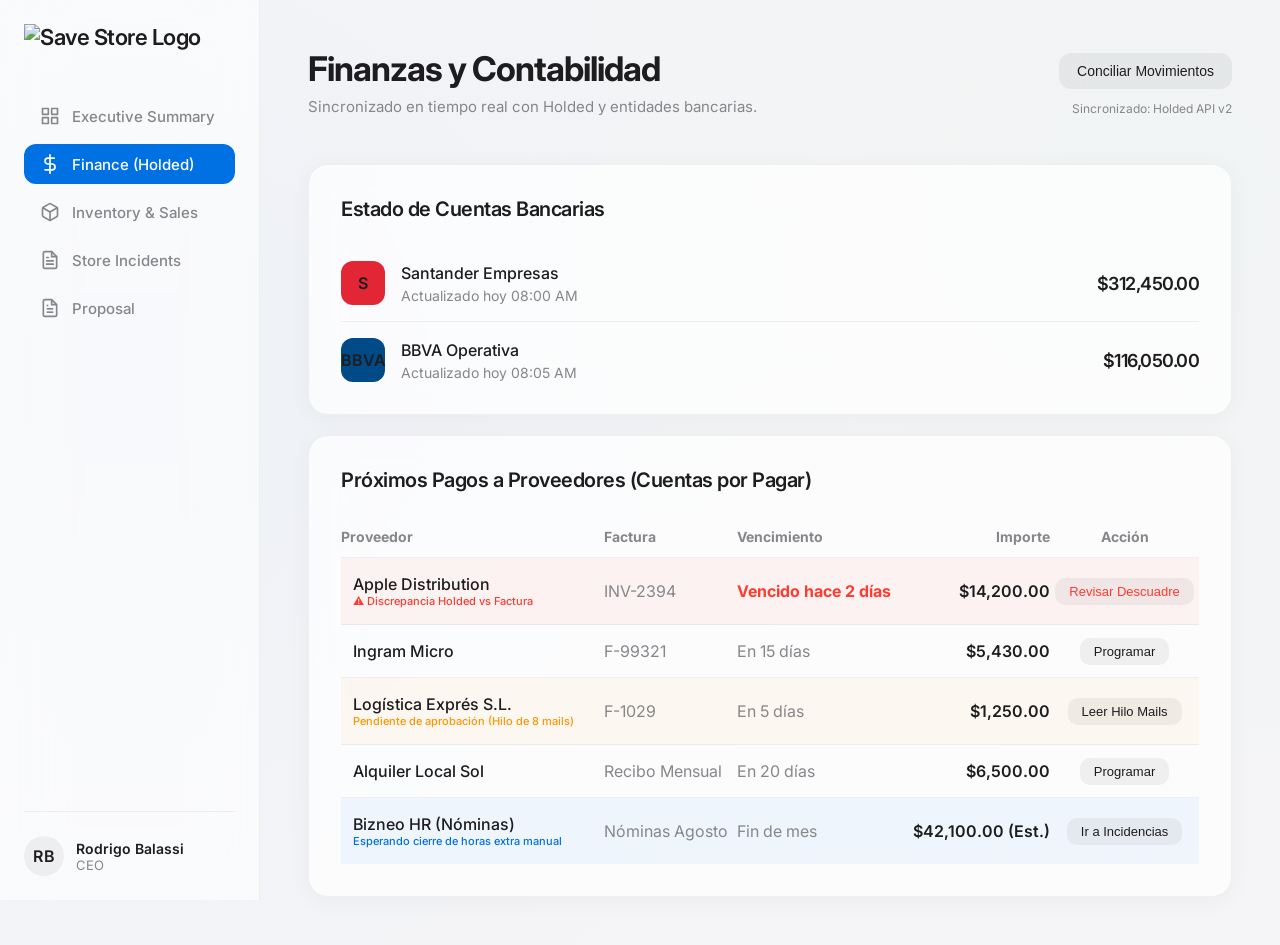
==== finance.html @ bc425475 "Initial commit: Save Store Prototype" ====
<!DOCTYPE html>
<html lang="es">
<head>
    <meta charset="UTF-8">
    <meta name="viewport" content="width=device-width, initial-scale=1.0">
    <title>Finanzas - Save Store</title>
    <link rel="preconnect" href="https://fonts.googleapis.com">
    <link rel="preconnect" href="https://fonts.gstatic.com" crossorigin>
    <link href="https://fonts.googleapis.com/css2?family=Inter:wght@300;400;500;600;700&display=swap" rel="stylesheet">
    <link rel="stylesheet" href="styles.css">
</head>
<body>
    <div class="app-container">
        <!-- Sidebar -->
        <aside class="sidebar">
            <div class="logo">
                <img src="https://savestore.es/wp-content/uploads/2022/04/logo-save.svg" alt="Save Store Logo" class="logo-img">
            </div>
                        <nav class="nav-menu">
                <a href="index.html" class="nav-item">
                    <svg width="20" height="20" viewBox="0 0 24 24" fill="none" stroke="currentColor" stroke-width="2" stroke-linecap="round" stroke-linejoin="round"><rect x="3" y="3" width="7" height="7"></rect><rect x="14" y="3" width="7" height="7"></rect><rect x="14" y="14" width="7" height="7"></rect><rect x="3" y="14" width="7" height="7"></rect></svg>
                    Executive Summary
                </a>
                <a href="finance.html" class="nav-item active">
                    <svg width="20" height="20" viewBox="0 0 24 24" fill="none" stroke="currentColor" stroke-width="2" stroke-linecap="round" stroke-linejoin="round"><line x1="12" y1="1" x2="12" y2="23"></line><path d="M17 5H9.5a3.5 3.5 0 0 0 0 7h5a3.5 3.5 0 0 1 0 7H6"></path></svg>
                    Finance (Holded)
                </a>
                <a href="inventory.html" class="nav-item">
                    <svg width="20" height="20" viewBox="0 0 24 24" fill="none" stroke="currentColor" stroke-width="2" stroke-linecap="round" stroke-linejoin="round"><path d="M21 16V8a2 2 0 0 0-1-1.73l-7-4a2 2 0 0 0-2 0l-7 4A2 2 0 0 0 3 8v8a2 2 0 0 0 1 1.73l7 4a2 2 0 0 0 2 0l7-4A2 2 0 0 0 21 16z"></path><polyline points="3.27 6.96 12 12.01 20.73 6.96"></polyline><line x1="12" y1="22.08" x2="12" y2="12"></line></svg>
                    Inventory & Sales
                </a>
                <a href="incidents.html" class="nav-item">
                    <svg width="20" height="20" viewBox="0 0 24 24" fill="none" stroke="currentColor" stroke-width="2" stroke-linecap="round" stroke-linejoin="round"><path d="M14 2H6a2 2 0 0 0-2 2v16a2 2 0 0 0 2 2h12a2 2 0 0 0 2-2V8z"></path><polyline points="14 2 14 8 20 8"></polyline><line x1="16" y1="13" x2="8" y2="13"></line><line x1="16" y1="17" x2="8" y2="17"></line><polyline points="10 9 9 9 8 9"></polyline></svg>
                    Store Incidents
                </a>
                <a href="proposal.html" class="nav-item">
                    <svg width="20" height="20" fill="none" stroke="currentColor" stroke-width="2" viewBox="0 0 24 24"><path d="M14 2H6a2 2 0 0 0-2 2v16a2 2 0 0 0 2 2h12a2 2 0 0 0 2-2V8z"></path><polyline points="14 2 14 8 20 8"></polyline><line x1="16" y1="13" x2="8" y2="13"></line><line x1="16" y1="17" x2="8" y2="17"></line><polyline points="10 9 9 9 8 9"></polyline></svg>
                    Proposal
                </a>
            </nav>
            <div class="user-profile">
                <div class="avatar">RB</div>
                <div class="user-info">
                    <span class="user-name">Rodrigo Balassi</span>
                    <span class="user-role">CEO</span>
                </div>
            </div>
        </aside>

        <!-- Main Content -->
        <main class="main-content">
            <header class="top-header">
                <div class="greeting">
                    <h1>Finanzas y Contabilidad</h1>
                    <p>Sincronizado en tiempo real con Holded y entidades bancarias.</p>
                </div>
                <div class="header-actions">
                    <button class="btn btn-secondary">Conciliar Movimientos</button>
                    <div class="date-badge">Sincronizado: Holded API v2</div>
                </div>
            </header>

            <div class="details-grid" style="grid-template-columns: 1fr;">
                <div class="detail-card glass">
                    <div class="card-header">
                        <h2>Estado de Cuentas Bancarias</h2>
                    </div>
                    <ul class="supplier-list">
                        <li>
                            <div class="supplier-info">
                                <div class="supplier-avatar" style="background:#E32636;">S</div>
                                <div>
                                    <h4>Santander Empresas</h4>
                                    <p>Actualizado hoy 08:00 AM</p>
                                </div>
                            </div>
                            <span class="amount">$312,450.00</span>
                        </li>
                        <li>
                            <div class="supplier-info">
                                <div class="supplier-avatar" style="background:#004B87;">BBVA</div>
                                <div>
                                    <h4>BBVA Operativa</h4>
                                    <p>Actualizado hoy 08:05 AM</p>
                                </div>
                            </div>
                            <span class="amount">$116,050.00</span>
                        </li>
                    </ul>
                </div>
            </div>
            
            <br>
            
            <div class="details-grid" style="grid-template-columns: 1fr;">
                <div class="detail-card glass">
                    <div class="card-header">
                        <h2>Próximos Pagos a Proveedores (Cuentas por Pagar)</h2>
                    </div>
                    <table style="width:100%; text-align:left; border-collapse: collapse;">
                        <tr style="border-bottom: 0.5px solid var(--border-color); color: var(--text-secondary); font-size: 14px;">
                            <th style="padding:12px 0;">Proveedor</th>
                            <th style="padding:12px 0;">Factura</th>
                            <th style="padding:12px 0;">Vencimiento</th>
                            <th style="padding:12px 0; text-align:right;">Importe</th>
                            <th style="padding:12px 0; text-align:center;">Acción</th>
                        </tr>
                        <tr style="border-bottom: 0.5px solid var(--border-color); background: rgba(255, 59, 48, 0.05);">
                            <td style="padding:16px 12px; font-weight:500;">Apple Distribution <span style="color:var(--color-red); font-size:11px; display:block;">⚠ Discrepancia Holded vs Factura</span></td>
                            <td style="color:var(--text-secondary);">INV-2394</td>
                            <td style="color:var(--color-red); font-weight:bold;">Vencido hace 2 días</td>
                            <td style="text-align:right; font-weight:600;">$14,200.00</td>
                            <td style="text-align:center;"><button class="btn-small" style="color:var(--color-red); border-color:var(--color-red);">Revisar Descuadre</button></td>
                        </tr>
                        <tr style="border-bottom: 0.5px solid var(--border-color);">
                            <td style="padding:16px 12px; font-weight:500;">Ingram Micro</td>
                            <td style="color:var(--text-secondary);">F-99321</td>
                            <td style="color:var(--text-secondary);">En 15 días</td>
                            <td style="text-align:right; font-weight:600;">$5,430.00</td>
                            <td style="text-align:center;"><button class="btn-small">Programar</button></td>
                        </tr>
                        <tr style="border-bottom: 0.5px solid var(--border-color); background: rgba(255, 149, 0, 0.05);">
                            <td style="padding:16px 12px; font-weight:500;">Logística Exprés S.L. <span style="color:var(--color-orange); font-size:11px; display:block;">Pendiente de aprobación (Hilo de 8 mails)</span></td>
                            <td style="color:var(--text-secondary);">F-1029</td>
                            <td style="color:var(--text-secondary);">En 5 días</td>
                            <td style="text-align:right; font-weight:600;">$1,250.00</td>
                            <td style="text-align:center;"><button class="btn-small">Leer Hilo Mails</button></td>
                        </tr>
                        <tr style="border-bottom: 0.5px solid var(--border-color);">
                            <td style="padding:16px 12px; font-weight:500;">Alquiler Local Sol</td>
                            <td style="color:var(--text-secondary);">Recibo Mensual</td>
                            <td style="color:var(--text-secondary);">En 20 días</td>
                            <td style="text-align:right; font-weight:600;">$6,500.00</td>
                            <td style="text-align:center;"><button class="btn-small">Programar</button></td>
                        </tr>
                        <tr style="background: rgba(0, 113, 227, 0.05);">
                            <td style="padding:16px 12px; font-weight:500;">Bizneo HR (Nóminas) <span style="color:var(--color-blue); font-size:11px; display:block;">Esperando cierre de horas extra manual</span></td>
                            <td style="color:var(--text-secondary);">Nóminas Agosto</td>
                            <td style="color:var(--text-secondary);">Fin de mes</td>
                            <td style="text-align:right; font-weight:600;">$42,100.00 (Est.)</td>
                            <td style="text-align:center;"><button class="btn-small">Ir a Incidencias</button></td>
                        </tr>
                    </table>
                </div>
            </div>
        </main>
    </div>
</body>
</html>
---- styles.css ----
:root {
    /* Apple Light Mode Colors */
    --bg-dark: #f5f5f7; /* Classic Apple light background */
    --bg-panel: rgba(255, 255, 255, 0.7);
    --bg-panel-hover: rgba(255, 255, 255, 0.9);
    --border-color: rgba(0, 0, 0, 0.05);
    --text-primary: #1d1d1f; /* Apple text color */
    --text-secondary: #86868b;
    --accent: #0071e3; /* Apple Blue (Light Mode) */
    
    --color-green: #34c759;
    --color-red: #ff3b30;
    --color-blue: #0071e3;
    --color-orange: #ff9500;
    
    --font-main: -apple-system, BlinkMacSystemFont, "Inter", "SF Pro Text", "Segoe UI", Roboto, Helvetica, Arial, sans-serif;
}

* {
    margin: 0;
    padding: 0;
    box-sizing: border-box;
    -webkit-font-smoothing: antialiased;
    -moz-osx-font-smoothing: grayscale;
}

body {
    background-color: var(--bg-dark);
    color: var(--text-primary);
    font-family: var(--font-main);
    background-image: 
        radial-gradient(circle at 10% 40%, rgba(0, 113, 227, 0.03) 0%, transparent 60%),
        radial-gradient(circle at 90% 20%, rgba(52, 199, 89, 0.02) 0%, transparent 50%);
    min-height: 100vh;
    overflow-x: hidden;
}

/* Glassmorphism Utilities - Apple Style (Light Mode) */
.glass {
    background: var(--bg-panel);
    backdrop-filter: blur(24px);
    -webkit-backdrop-filter: blur(24px);
    border: 0.5px solid var(--border-color);
    border-radius: 20px;
    box-shadow: 0 4px 24px rgba(0, 0, 0, 0.04);
    transition: transform 0.2s cubic-bezier(0.25, 0.1, 0.25, 1), background 0.2s ease, box-shadow 0.2s ease;
}

.glass:hover {
    background: var(--bg-panel-hover);
    transform: scale(0.995);
    box-shadow: 0 8px 32px rgba(0, 0, 0, 0.06);
}

/* Layout */
.app-container {
    display: flex;
    min-height: 100vh;
}

/* Sidebar */
.sidebar {
    width: 260px;
    border-right: 0.5px solid var(--border-color);
    background: rgba(255, 255, 255, 0.6);
    backdrop-filter: blur(30px);
    -webkit-backdrop-filter: blur(30px);
    display: flex;
    flex-direction: column;
    padding: 24px;
    position: fixed;
    height: 100vh;
}

.logo {
    display: flex;
    align-items: center;
    gap: 12px;
    font-size: 22px;
    font-weight: 600;
    letter-spacing: -0.5px;
    margin-bottom: 40px;
}

.logo-img {
    height: 32px;
    width: auto;
    object-fit: contain;
}

.nav-menu {
    display: flex;
    flex-direction: column;
    gap: 8px;
    flex: 1;
}

.nav-item {
    display: flex;
    align-items: center;
    gap: 12px;
    padding: 10px 16px;
    color: var(--text-secondary);
    text-decoration: none;
    border-radius: 12px;
    font-weight: 500;
    font-size: 15px;
    transition: all 0.2s cubic-bezier(0.25, 0.1, 0.25, 1);
}

.nav-item:hover, .nav-item.active {
    background: rgba(0, 0, 0, 0.03);
    color: var(--text-primary);
}

.nav-item.active {
    background: var(--accent);
    color: #ffffff;
}

.user-profile {
    display: flex;
    align-items: center;
    gap: 12px;
    padding-top: 24px;
    border-top: 0.5px solid var(--border-color);
}

.avatar {
    width: 40px;
    height: 40px;
    border-radius: 50%;
    background: rgba(0,0,0,0.05);
    display: flex;
    align-items: center;
    justify-content: center;
    font-weight: 600;
    letter-spacing: 1px;
}

.user-info {
    display: flex;
    flex-direction: column;
}

.user-name {
    font-weight: 600;
    font-size: 14px;
}

.user-role {
    font-size: 13px;
    color: var(--text-secondary);
}

/* Main Content */
.main-content {
    flex: 1;
    margin-left: 260px;
    padding: 48px;
}

.top-header {
    display: flex;
    justify-content: space-between;
    align-items: flex-end;
    margin-bottom: 48px;
}

.greeting h1 {
    font-size: 34px;
    font-weight: 700;
    letter-spacing: -1px;
    margin-bottom: 8px;
}

.greeting p {
    color: var(--text-secondary);
    font-size: 15px;
}

.header-actions {
    display: flex;
    flex-direction: column;
    align-items: flex-end;
    gap: 12px;
}

.date-badge {
    font-size: 12px;
    color: var(--text-secondary);
    display: inline-flex;
    align-items: center;
}

.btn {
    display: inline-flex;
    align-items: center;
    gap: 8px;
    padding: 10px 18px;
    border-radius: 12px;
    font-weight: 500;
    font-size: 14px;
    cursor: pointer;
    border: none;
    transition: all 0.2s cubic-bezier(0.25, 0.1, 0.25, 1);
}

.btn-secondary {
    background: rgba(0, 0, 0, 0.05);
    color: var(--text-primary);
    backdrop-filter: blur(10px);
}

.btn-secondary:hover {
    background: rgba(0, 0, 0, 0.08);
    transform: scale(0.98);
}

.btn-small {
    padding: 6px 14px;
    border-radius: 10px;
    font-size: 13px;
    font-weight: 500;
    background: rgba(0, 0, 0, 0.05);
    color: var(--text-primary);
    cursor: pointer;
    transition: all 0.2s;
    border: none;
}

.btn-small:hover {
    background: rgba(0, 0, 0, 0.08);
    transform: scale(0.96);
}

/* Metrics Grid */
.metrics-grid {
    display: grid;
    grid-template-columns: repeat(auto-fit, minmax(240px, 1fr));
    gap: 24px;
    margin-bottom: 48px;
}

.metric-card {
    padding: 24px;
}

.metric-header {
    display: flex;
    justify-content: space-between;
    align-items: flex-start;
    margin-bottom: 20px;
}

.metric-title {
    color: var(--text-secondary);
    font-size: 14px;
    font-weight: 600;
    letter-spacing: -0.2px;
}

.icon-box {
    width: 32px;
    height: 32px;
    border-radius: 8px;
    display: flex;
    align-items: center;
    justify-content: center;
}

.icon-box.green { color: var(--color-green); background: rgba(52, 199, 89, 0.15); }
.icon-box.red { color: var(--color-red); background: rgba(255, 59, 48, 0.15); }
.icon-box.blue { color: var(--color-blue); background: rgba(0, 113, 227, 0.15); }
.icon-box.orange { color: var(--color-orange); background: rgba(255, 149, 0, 0.15); }

.metric-value {
    font-size: 36px;
    font-weight: 700;
    letter-spacing: -1.2px;
    margin-bottom: 12px;
    display: flex;
    align-items: baseline;
    gap: 4px;
}

.metric-unit {
    font-size: 15px;
    color: var(--text-secondary);
    font-weight: 500;
    letter-spacing: 0;
}

.metric-trend {
    display: flex;
    align-items: center;
    gap: 6px;
    font-size: 13px;
    font-weight: 500;
}

.metric-trend.positive { color: var(--color-green); }
.metric-trend.negative { color: var(--color-red); }
.metric-trend.neutral { color: var(--text-secondary); }
.metric-trend.info { color: var(--color-blue); }

.progress-bar-container {
    height: 6px;
    background: rgba(0, 0, 0, 0.05);
    border-radius: 3px;
    margin-bottom: 12px;
    overflow: hidden;
}

.progress-bar-fill {
    height: 100%;
    background: var(--color-blue);
    border-radius: 3px;
}

/* Details Grid */
.details-grid {
    display: grid;
    grid-template-columns: 3fr 2fr;
    gap: 24px;
}

.detail-card {
    padding: 32px;
}

.card-header {
    display: flex;
    justify-content: space-between;
    align-items: center;
    margin-bottom: 24px;
}

.card-header h2 {
    font-size: 20px;
    font-weight: 600;
    letter-spacing: -0.5px;
}

.view-all {
    color: var(--accent);
    text-decoration: none;
    font-size: 14px;
    font-weight: 500;
}

.view-all:hover {
    text-decoration: underline;
}

/* Timeline Chart */
.timeline-chart {
    margin-bottom: 32px;
}

.timeline-bar {
    display: flex;
    height: 48px;
    border-radius: 12px;
    overflow: hidden;
    gap: 2px;
    background: transparent;
}

.timeline-segment {
    display: flex;
    flex-direction: column;
    justify-content: center;
    align-items: center;
    position: relative;
}

.timeline-segment.warning { background: var(--color-red); color: white; }
.timeline-segment.caution { background: var(--color-orange); color: white; }
.timeline-segment.safe { background: var(--color-blue); color: white; }

.segment-label {
    font-size: 11px;
    text-transform: uppercase;
    letter-spacing: 0.5px;
    opacity: 0.9;
    font-weight: 600;
}

.segment-value {
    font-size: 15px;
    font-weight: 600;
}

/* Supplier List */
.supplier-list {
    list-style: none;
}

.supplier-list li {
    display: flex;
    justify-content: space-between;
    align-items: center;
    padding: 16px 0;
    border-bottom: 0.5px solid var(--border-color);
}

.supplier-list li:last-child {
    border-bottom: none;
    padding-bottom: 0;
}

.supplier-info {
    display: flex;
    align-items: center;
    gap: 16px;
}

.supplier-avatar {
    width: 44px;
    height: 44px;
    background: rgba(0, 0, 0, 0.05);
    color: var(--text-primary);
    border-radius: 12px;
    display: flex;
    align-items: center;
    justify-content: center;
    font-weight: 600;
    font-size: 16px;
}

.supplier-info h4 {
    font-size: 16px;
    font-weight: 500;
    margin-bottom: 4px;
}

.supplier-info p {
    font-size: 14px;
    color: var(--text-secondary);
}

.amount {
    font-weight: 600;
    font-size: 18px;
    letter-spacing: -0.5px;
}

/* Incidents List */
.incidents-list {
    display: flex;
    flex-direction: column;
    gap: 12px;
}

.incident-item {
    display: flex;
    align-items: center;
    gap: 16px;
    padding: 16px;
    background: rgba(0, 0, 0, 0.02);
    border-radius: 16px;
    transition: all 0.2s cubic-bezier(0.25, 0.1, 0.25, 1);
}

.incident-item:hover {
    background: rgba(0, 0, 0, 0.04);
    transform: scale(0.98);
}

.status-indicator {
    width: 12px;
    height: 12px;
    border-radius: 50%;
    flex-shrink: 0;
}

.status-indicator.critical { background: var(--color-red); }
.status-indicator.high { background: var(--color-orange); }
.status-indicator.medium { background: var(--color-blue); }

.incident-content {
    flex: 1;
}

.incident-content h4 {
    font-size: 15px;
    font-weight: 600;
    margin-bottom: 4px;
}

.incident-content p {
    font-size: 13px;
    color: var(--text-secondary);
}
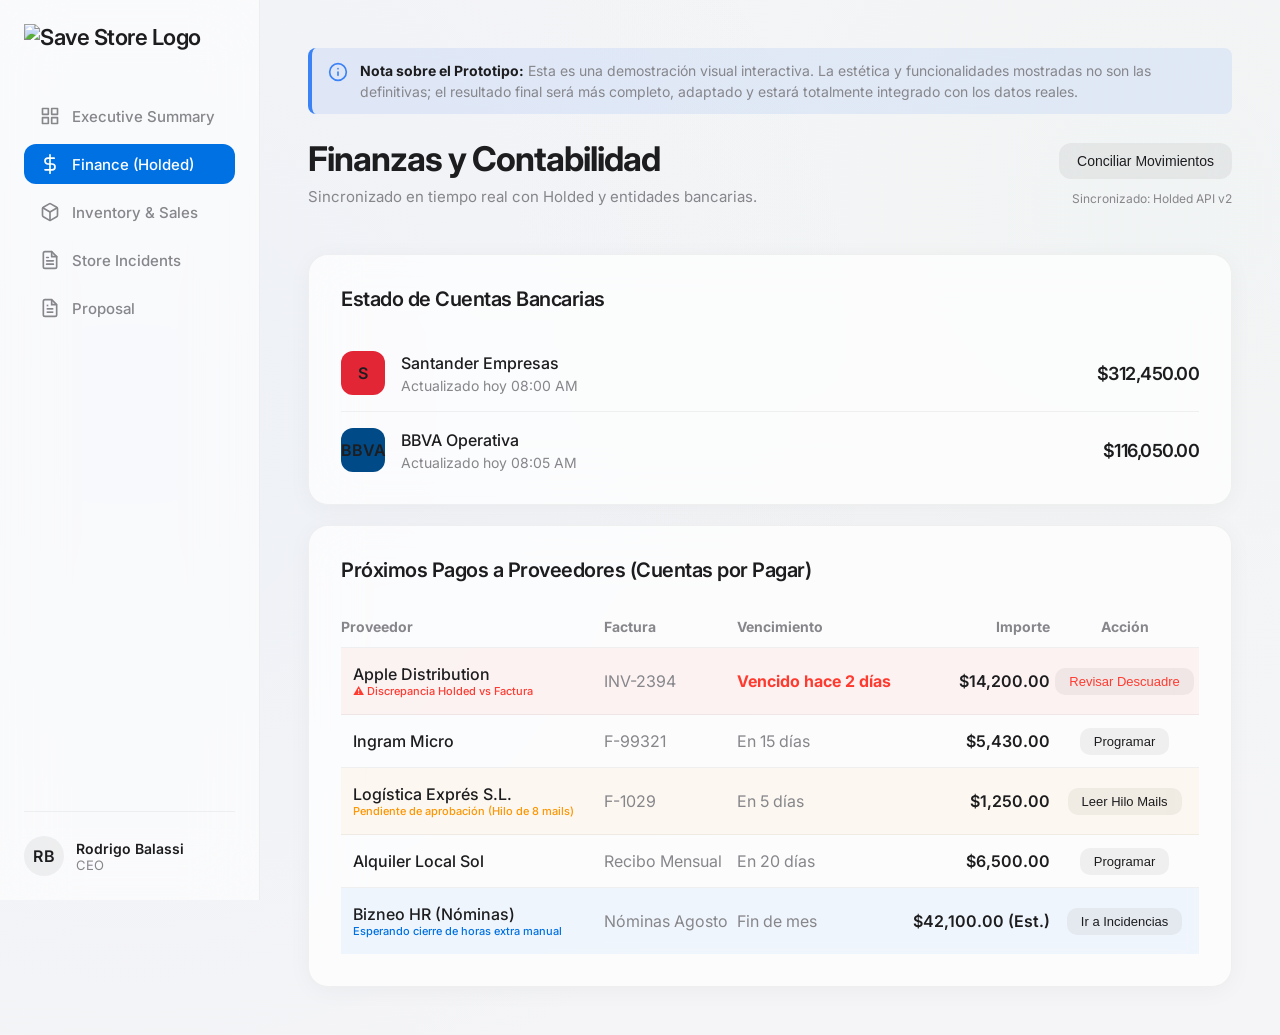
==== commit 788b2b5f: "style: add prototype disclaimer banner to all pages" ====
--- a/finance.html
+++ b/finance.html
@@ -49,6 +49,14 @@
 
         <!-- Main Content -->
         <main class="main-content">
+
+            <div style="background-color: rgba(59, 130, 246, 0.1); border-left: 4px solid #3b82f6; padding: 12px 16px; margin-bottom: 24px; border-radius: 8px; display: flex; align-items: flex-start; gap: 12px;">
+                <svg width="20" height="20" viewBox="0 0 24 24" fill="none" stroke="#3b82f6" stroke-width="2" stroke-linecap="round" stroke-linejoin="round" style="flex-shrink: 0; margin-top: 2px;"><circle cx="12" cy="12" r="10"></circle><line x1="12" y1="16" x2="12" y2="12"></line><line x1="12" y1="8" x2="12.01" y2="8"></line></svg>
+                <div style="color: var(--text-secondary); font-size: 14px; line-height: 1.5;">
+                    <strong style="color: var(--text-primary);">Nota sobre el Prototipo:</strong> Esta es una demostración visual interactiva. La estética y funcionalidades mostradas no son las definitivas; el resultado final será más completo, adaptado y estará totalmente integrado con los datos reales.
+                </div>
+            </div>
+
             <header class="top-header">
                 <div class="greeting">
                     <h1>Finanzas y Contabilidad</h1>
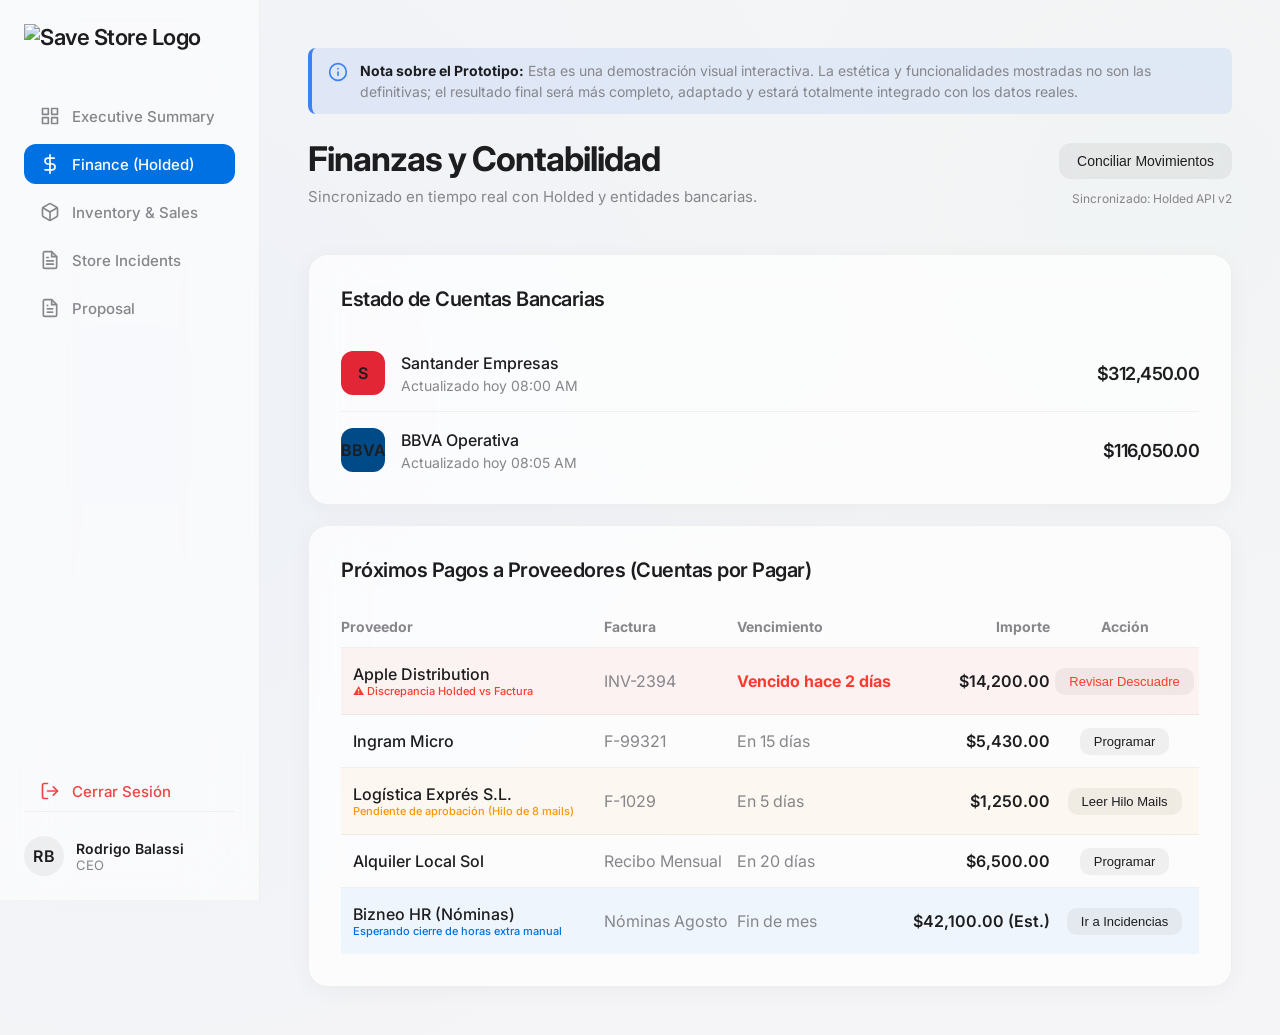
==== commit c10fd194: "feat: integrate Firebase Google Auth and Realtime Notes" ====
--- a/finance.html
+++ b/finance.html
@@ -8,6 +8,7 @@
     <link rel="preconnect" href="https://fonts.gstatic.com" crossorigin>
     <link href="https://fonts.googleapis.com/css2?family=Inter:wght@300;400;500;600;700&display=swap" rel="stylesheet">
     <link rel="stylesheet" href="styles.css">
+    <script type="module" src="auth-guard.js"></script>
 </head>
 <body>
     <div class="app-container">
@@ -36,6 +37,10 @@
                 <a href="proposal.html" class="nav-item">
                     <svg width="20" height="20" fill="none" stroke="currentColor" stroke-width="2" viewBox="0 0 24 24"><path d="M14 2H6a2 2 0 0 0-2 2v16a2 2 0 0 0 2 2h12a2 2 0 0 0 2-2V8z"></path><polyline points="14 2 14 8 20 8"></polyline><line x1="16" y1="13" x2="8" y2="13"></line><line x1="16" y1="17" x2="8" y2="17"></line><polyline points="10 9 9 9 8 9"></polyline></svg>
                     Proposal
+                </a>
+                            <a href="#" onclick="window.logout()" class="nav-item" style="color: #ef4444; margin-top: auto;">
+                    <svg width="20" height="20" viewBox="0 0 24 24" fill="none" stroke="currentColor" stroke-width="2" stroke-linecap="round" stroke-linejoin="round"><path d="M9 21H5a2 2 0 0 1-2-2V5a2 2 0 0 1 2-2h4"></path><polyline points="16 17 21 12 16 7"></polyline><line x1="21" y1="12" x2="9" y2="12"></line></svg>
+                    Cerrar Sesión
                 </a>
             </nav>
             <div class="user-profile">
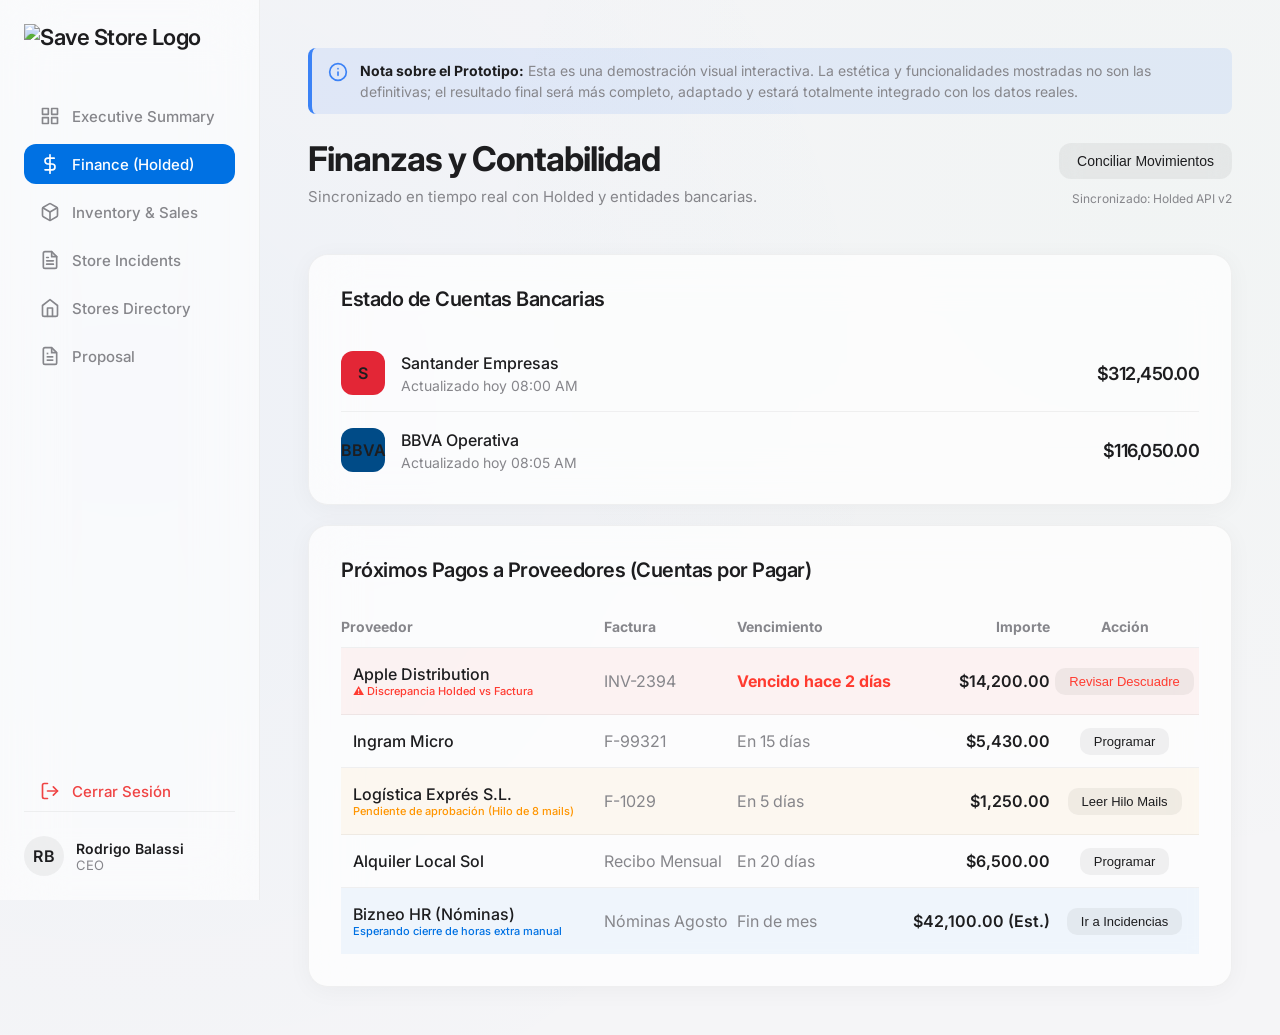
==== commit 6d0b39b8: "feat: add dedicated Stores Directory page with real-time Firebase data table and search" ====
--- a/finance.html
+++ b/finance.html
@@ -33,6 +33,10 @@
                 <a href="incidents.html" class="nav-item">
                     <svg width="20" height="20" viewBox="0 0 24 24" fill="none" stroke="currentColor" stroke-width="2" stroke-linecap="round" stroke-linejoin="round"><path d="M14 2H6a2 2 0 0 0-2 2v16a2 2 0 0 0 2 2h12a2 2 0 0 0 2-2V8z"></path><polyline points="14 2 14 8 20 8"></polyline><line x1="16" y1="13" x2="8" y2="13"></line><line x1="16" y1="17" x2="8" y2="17"></line><polyline points="10 9 9 9 8 9"></polyline></svg>
                     Store Incidents
+                </a>
+                                <a href="stores.html" class="nav-item">
+                    <svg width="20" height="20" viewBox="0 0 24 24" fill="none" stroke="currentColor" stroke-width="2" stroke-linecap="round" stroke-linejoin="round"><path d="M3 9l9-7 9 7v11a2 2 0 0 1-2 2H5a2 2 0 0 1-2-2z"></path><polyline points="9 22 9 12 15 12 15 22"></polyline></svg>
+                    Stores Directory
                 </a>
                 <a href="proposal.html" class="nav-item">
                     <svg width="20" height="20" fill="none" stroke="currentColor" stroke-width="2" viewBox="0 0 24 24"><path d="M14 2H6a2 2 0 0 0-2 2v16a2 2 0 0 0 2 2h12a2 2 0 0 0 2-2V8z"></path><polyline points="14 2 14 8 20 8"></polyline><line x1="16" y1="13" x2="8" y2="13"></line><line x1="16" y1="17" x2="8" y2="17"></line><polyline points="10 9 9 9 8 9"></polyline></svg>
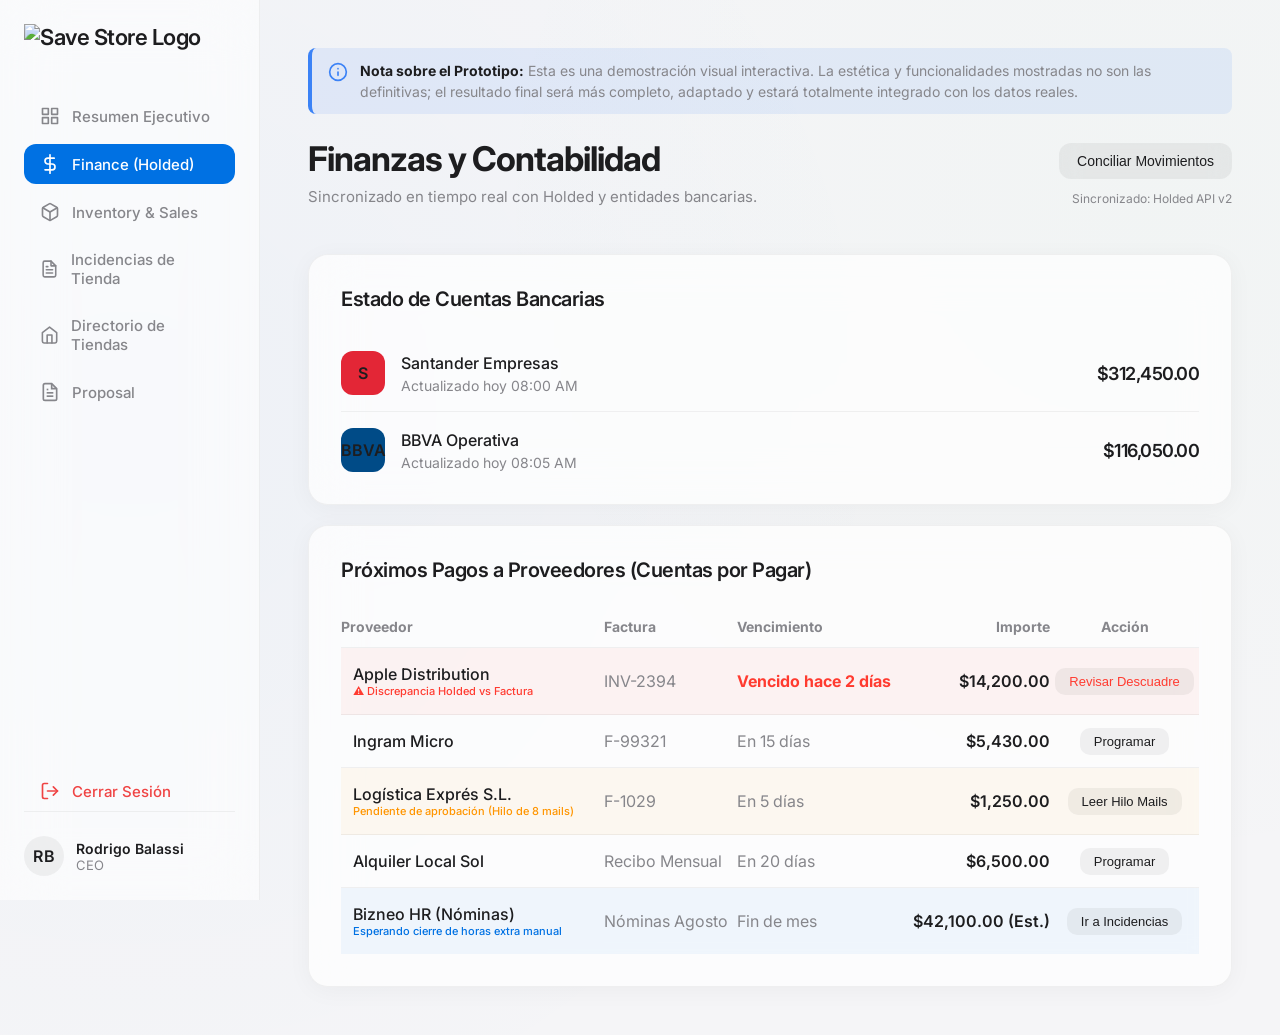
==== commit 2a1600f0: "chore: translate sidebar menu to Spanish" ====
--- a/finance.html
+++ b/finance.html
@@ -19,9 +19,7 @@
             </div>
                         <nav class="nav-menu">
                 <a href="index.html" class="nav-item">
-                    <svg width="20" height="20" viewBox="0 0 24 24" fill="none" stroke="currentColor" stroke-width="2" stroke-linecap="round" stroke-linejoin="round"><rect x="3" y="3" width="7" height="7"></rect><rect x="14" y="3" width="7" height="7"></rect><rect x="14" y="14" width="7" height="7"></rect><rect x="3" y="14" width="7" height="7"></rect></svg>
-                    Executive Summary
-                </a>
+                    <svg width="20" height="20" viewBox="0 0 24 24" fill="none" stroke="currentColor" stroke-width="2" stroke-linecap="round" stroke-linejoin="round"><rect x="3" y="3" width="7" height="7"></rect><rect x="14" y="3" width="7" height="7"></rect><rect x="14" y="14" width="7" height="7"></rect><rect x="3" y="14" width="7" height="7"></rect></svg>Resumen Ejecutivo</a>
                 <a href="finance.html" class="nav-item active">
                     <svg width="20" height="20" viewBox="0 0 24 24" fill="none" stroke="currentColor" stroke-width="2" stroke-linecap="round" stroke-linejoin="round"><line x1="12" y1="1" x2="12" y2="23"></line><path d="M17 5H9.5a3.5 3.5 0 0 0 0 7h5a3.5 3.5 0 0 1 0 7H6"></path></svg>
                     Finance (Holded)
@@ -31,13 +29,9 @@
                     Inventory & Sales
                 </a>
                 <a href="incidents.html" class="nav-item">
-                    <svg width="20" height="20" viewBox="0 0 24 24" fill="none" stroke="currentColor" stroke-width="2" stroke-linecap="round" stroke-linejoin="round"><path d="M14 2H6a2 2 0 0 0-2 2v16a2 2 0 0 0 2 2h12a2 2 0 0 0 2-2V8z"></path><polyline points="14 2 14 8 20 8"></polyline><line x1="16" y1="13" x2="8" y2="13"></line><line x1="16" y1="17" x2="8" y2="17"></line><polyline points="10 9 9 9 8 9"></polyline></svg>
-                    Store Incidents
-                </a>
+                    <svg width="20" height="20" viewBox="0 0 24 24" fill="none" stroke="currentColor" stroke-width="2" stroke-linecap="round" stroke-linejoin="round"><path d="M14 2H6a2 2 0 0 0-2 2v16a2 2 0 0 0 2 2h12a2 2 0 0 0 2-2V8z"></path><polyline points="14 2 14 8 20 8"></polyline><line x1="16" y1="13" x2="8" y2="13"></line><line x1="16" y1="17" x2="8" y2="17"></line><polyline points="10 9 9 9 8 9"></polyline></svg>Incidencias de Tienda</a>
                                 <a href="stores.html" class="nav-item">
-                    <svg width="20" height="20" viewBox="0 0 24 24" fill="none" stroke="currentColor" stroke-width="2" stroke-linecap="round" stroke-linejoin="round"><path d="M3 9l9-7 9 7v11a2 2 0 0 1-2 2H5a2 2 0 0 1-2-2z"></path><polyline points="9 22 9 12 15 12 15 22"></polyline></svg>
-                    Stores Directory
-                </a>
+                    <svg width="20" height="20" viewBox="0 0 24 24" fill="none" stroke="currentColor" stroke-width="2" stroke-linecap="round" stroke-linejoin="round"><path d="M3 9l9-7 9 7v11a2 2 0 0 1-2 2H5a2 2 0 0 1-2-2z"></path><polyline points="9 22 9 12 15 12 15 22"></polyline></svg>Directorio de Tiendas</a>
                 <a href="proposal.html" class="nav-item">
                     <svg width="20" height="20" fill="none" stroke="currentColor" stroke-width="2" viewBox="0 0 24 24"><path d="M14 2H6a2 2 0 0 0-2 2v16a2 2 0 0 0 2 2h12a2 2 0 0 0 2-2V8z"></path><polyline points="14 2 14 8 20 8"></polyline><line x1="16" y1="13" x2="8" y2="13"></line><line x1="16" y1="17" x2="8" y2="17"></line><polyline points="10 9 9 9 8 9"></polyline></svg>
                     Proposal
